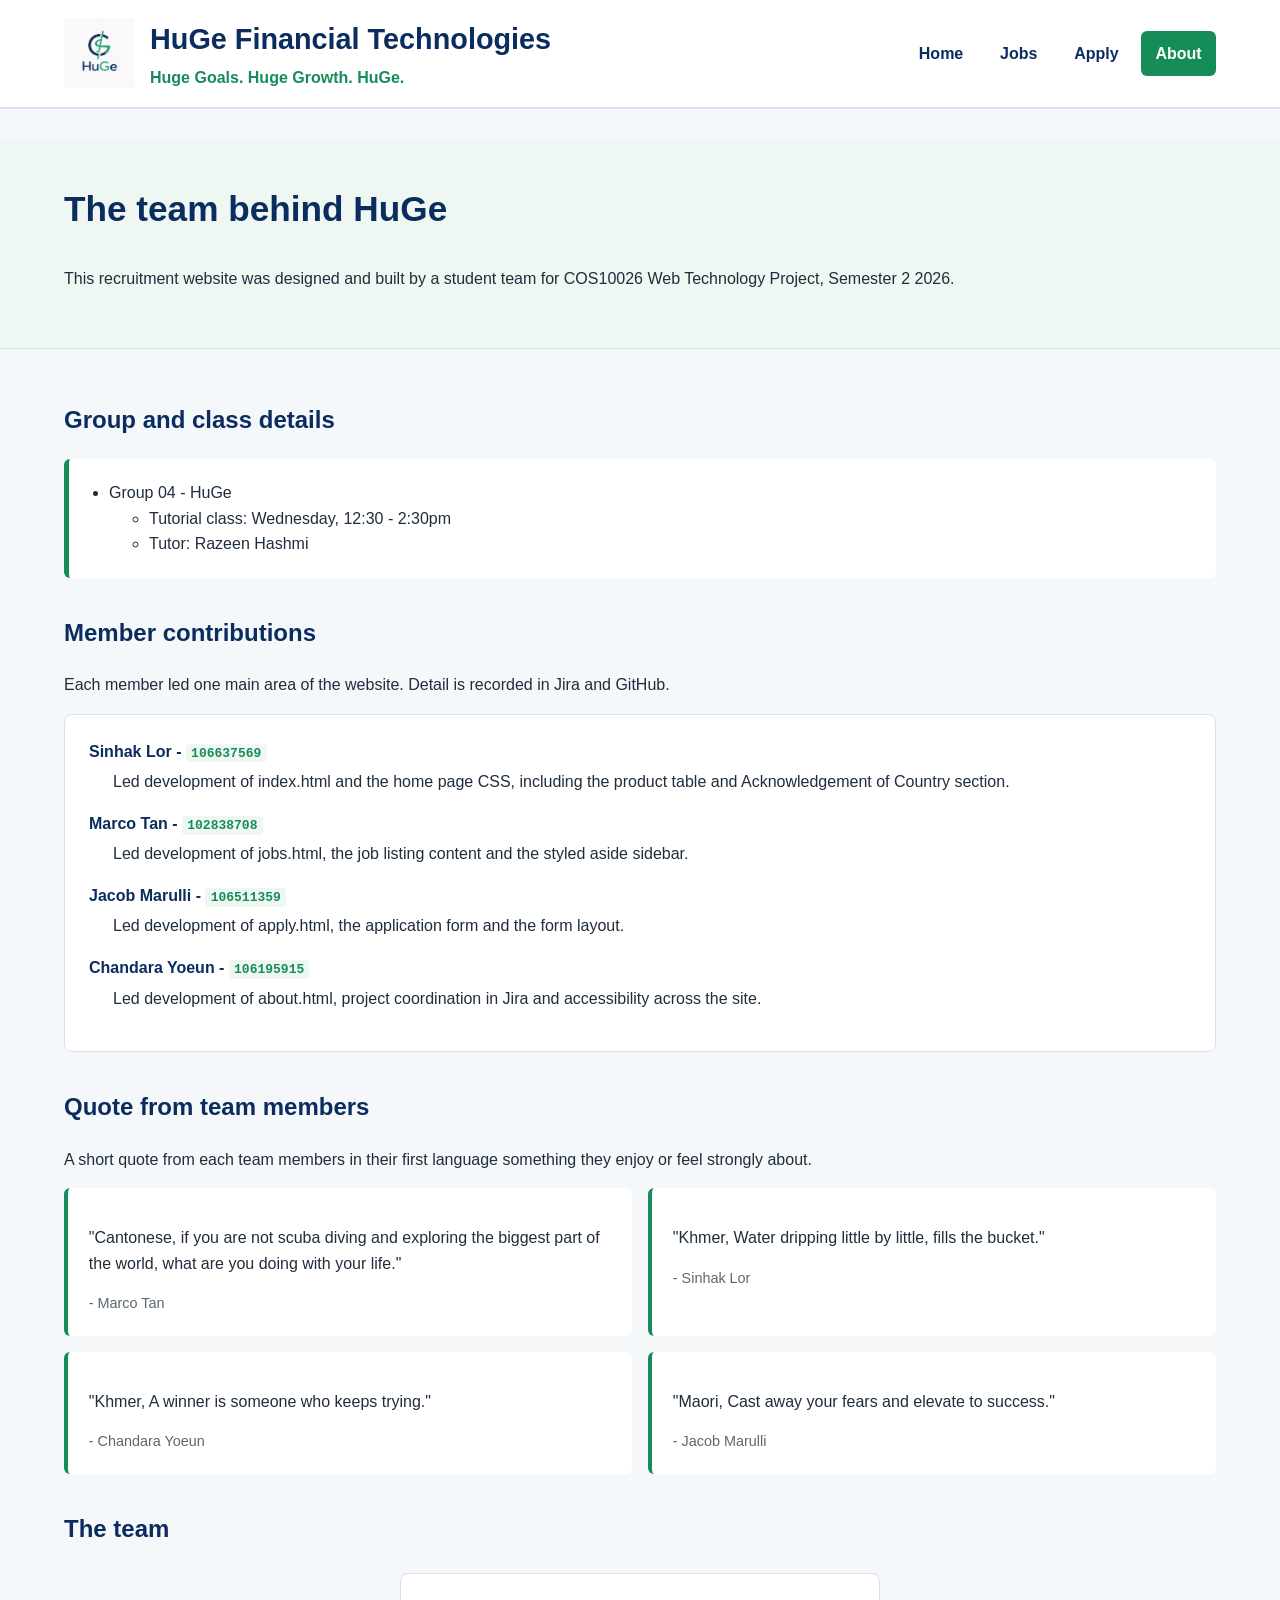
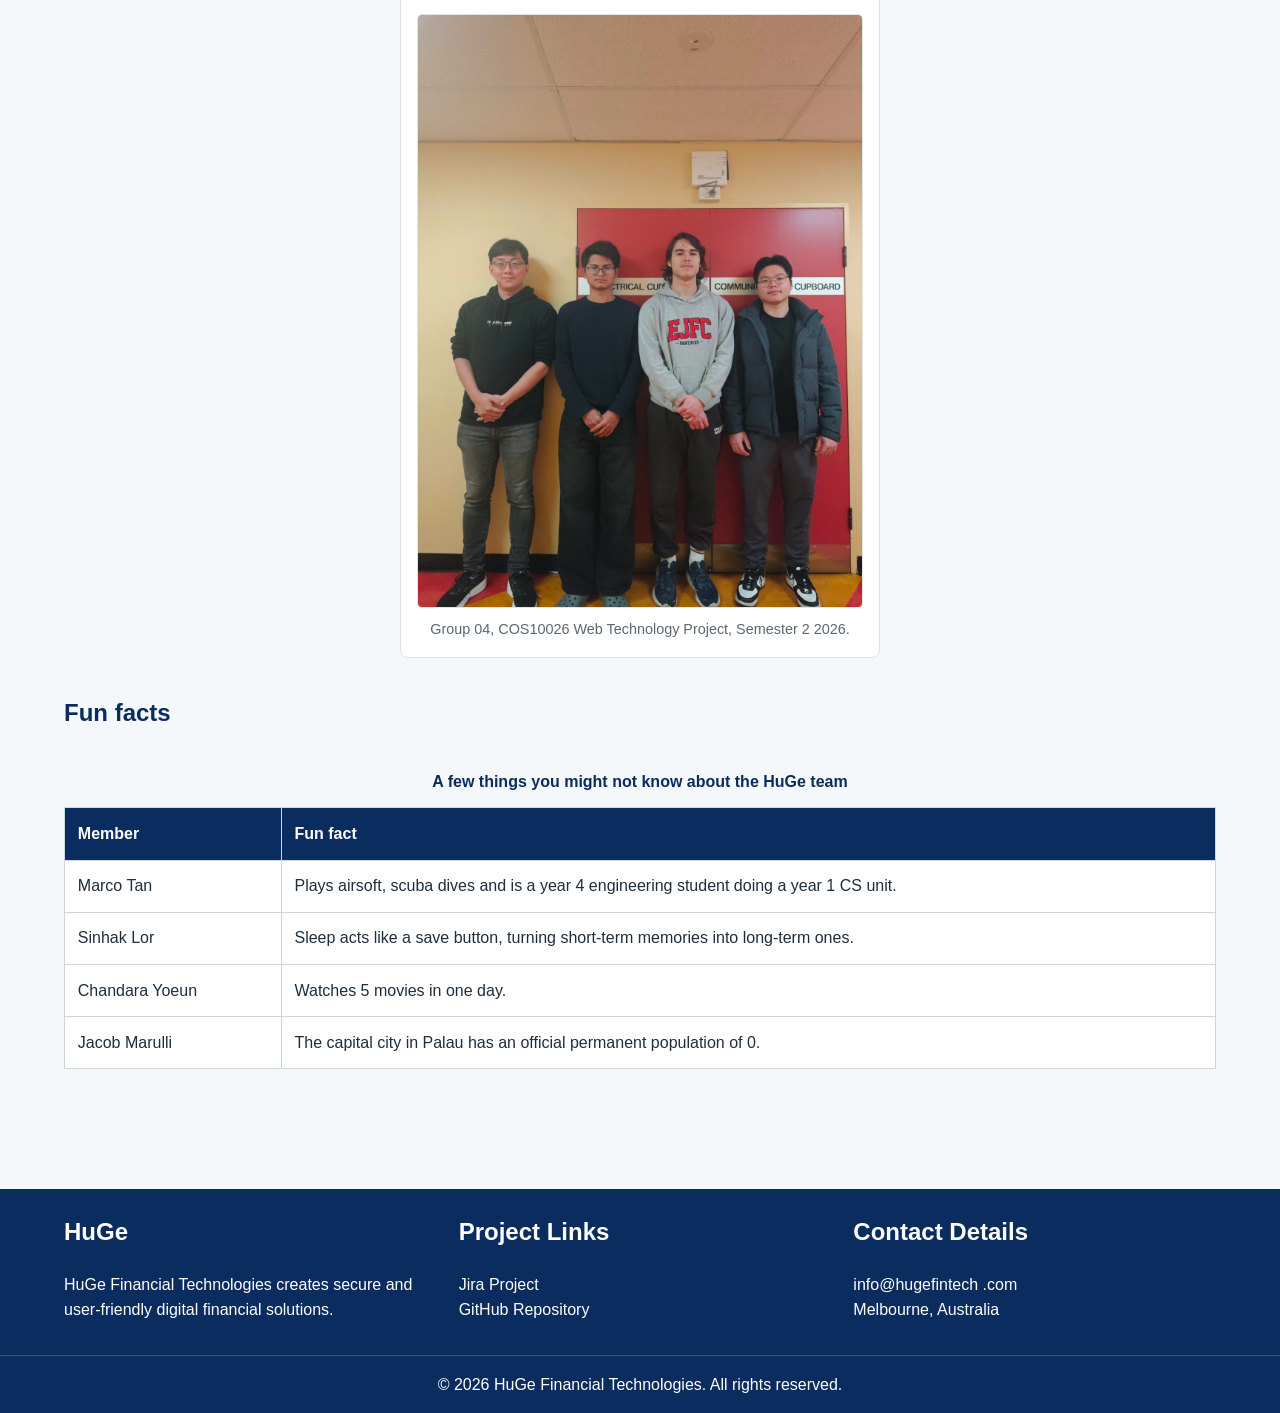
==== about.html @ 91458905 "Brought the files from part 1" ====
<!DOCTYPE html>
<html lang="en">
  <head>
    <meta charset="UTF-8" />
    <meta name="viewport" content="width=device-width, initial-scale=1.0" />
    <title>About the Team | HuGe</title>
    <meta name="description" content="Meet the student team behind the HuGe recruitment website project." />
    <link rel="stylesheet" href="styles/styles.css" />

  </head>
<!-- GenAI acknowledgement: page structure, wireframe and CSS drafted with
  the assistance of Claude (Anthropic). Content, job details and final
  edits reviewed and adapted by the group. -->
<!-- Header -->
<body>
    <header>
        <div class="container header-flex">
          <div class="branding">
              <img src="image/Huge.png"
                    alt="HuGe Financial Technologies logo"
                    class="logo" />
              <div>
                  <h1>HuGe Financial Technologies</h1>
                  <p class="tagline">Huge Goals. Huge Growth. HuGe.</p>
              </div>
          </div>
          <!-- Navigation -->
          <nav aria-label="Main navigation">
              <ul class="nav-menu">
                  <li><a href="index.html">Home</a></li>
                  <li><a href="Job.html">Jobs</a></li>
                  <li><a href="apply.html">Apply</a></li>
                  <li><a href="about.html" aria-current="page">About</a></li>
              </ul>
          </nav>
        </div>
    </header>
<main id="main">

<section class="about-hero">
  <div class="wrap">
    <h1>The team behind HuGe</h1>
    <p>This recruitment website was designed and built by a student team for
      COS10026 Web Technology Project, Semester 2 2026.
    </p>
  </div>
</section>

<div class="wrap section">
<!-- Tutor and lab session -->
<h2>Group and class details</h2>
<ul class="team-nested-list">
  <li>Group 04 - HuGe
    <ul>
      <li>Tutorial class: Wednesday, 12:30 - 2:30pm</li>
      <li>Tutor: Razeen Hashmi</li>
    </ul>
  </li>
</ul>

<h2>Member contributions</h2>
    <p>Each member led one main area of the website. Detail is recorded
      in Jira and GitHub.
    </p>
<!-- Team members work and contribution -->
<dl class="contribution-list">
  <dt>Sinhak Lor - <span class="student-id">106637569</span></dt>
  <dd>Led development of index.html and the home page CSS, including the
    product table and Acknowledgement of Country section.</dd>

  <dt>Marco Tan - <span class="student-id">102838708</span></dt>
    <dd>Led development of jobs.html, the job listing content and the styled
    aside sidebar.
    </dd>

  <dt>Jacob Marulli - <span class="student-id">106511359</span></dt>
    <dd>Led development of apply.html, the application form and the form
    layout.
      </dd>


  <dt>Chandara Yoeun - <span class="student-id">106195915</span></dt>
    <dd>Led development of about.html, project coordination in Jira and
    accessibility across the site.
      </dd>
</dl>
<!-- Quote from each members -->
<h2>Quote from team members</h2>
<p>A short quote from each team members in their first language something they enjoy or feel strongly about.</p>

<div class="quote-list">

  <blockquote class="member-quote">
    <p class="original" lang="en"></p>
    <p>"Cantonese, if you are not scuba diving and exploring the biggest part
      of the world, what are you doing with your life."</p>
    <footer>- Marco Tan</footer>
  </blockquote>

  <blockquote class="member-quote">
    <p class="original" lang="en"></p>
    <p>"Khmer, Water dripping little by little, fills the bucket."</p>
    <footer>- Sinhak Lor</footer>
  </blockquote>

  <blockquote class="member-quote">
    <p class="original" lang="en"></p>
    <p>"Khmer, A winner is someone who keeps trying."</p>
    <footer>- Chandara Yoeun</footer>
  </blockquote>

  <blockquote class="member-quote">
    <p class="original" lang="en"></p>
    <p>"Maori, Cast away your fears and elevate to success."</p>
    <footer>- Jacob Marulli</footer>
  </blockquote>

</div>
<!-- The gang group picture, take using a fire extinguisher as a stand -->
<h2>The team</h2>

<figure class="team-figure" style="max-width: 480px;">
  <img src="image/thegang.jpeg" alt="The HuGe team gathered together in the office" style="margin-top:1.5rem; max-width: 480px; border: 1px solid #dfe6e1;" />
  <figcaption>Group 04, COS10026 Web Technology Project, Semester 2 2026.</figcaption>
</figure>

<h2>Fun facts</h2>

<div class="table-wrap">
  <table class="data-table fun-facts">
    <caption>A few things you might not know about the HuGe team</caption>

    <thead>
      <tr>
        <th scope="col">Member</th>
        <th scope="col">Fun fact</th>
      </tr>
    </thead>
      <!-- Fun fact about the team --> 
    <tbody>
      <tr>
        <td>Marco Tan</td>
        <td>Plays airsoft, scuba dives and is a year 4 engineering student
          doing a year 1 CS unit.</td>
      </tr>

      <tr>
        <td>Sinhak Lor</td>
        <td>Sleep acts like a save button, turning short-term memories into long-term ones.</td>
      </tr>

      <tr>
        <td>Chandara Yoeun</td>
        <td>Watches 5 movies in one day.</td>
      </tr>

      <tr>
        <td>Jacob Marulli</td>
        <td>The capital city in Palau has an official permanent population of 0.</td>
      </tr>
    </tbody>
  </table>
</div>

</div>
</main>

  <!-- Footer -->
  <footer>
      <div class="container footer-grid">
          <!-- Company -->
          <section>
              <h2>HuGe</h2>
              <p>
                  HuGe Financial Technologies creates secure and
                  user-friendly digital financial solutions.
              </p>
          </section>
          <!-- Project Links -->
          <section>
              <h2>Project Links</h2>
              <ul class="footer-links">
                  <li>
                      <a href="https://loolsinhak.atlassian.net/jira/software/projects/HUGE/boards/36?filter=&groupBy=none&atlOrigin=eyJpIjoiY2U0YTI4OTQyZjMxNDU3YTk3YmVjM2NkNTJiMGJhMjkiLCJwIjoiaiJ9" target="_blank" rel="noopener">Jira Project</a>
                  </li>
                  <li>
                      <a href="https://github.com/106637569/HuGe" target="_blank" rel="noopene">GitHub Repository</a>
                  </li>
              </ul>
          </section>
          <!-- Contact Details -->
          <section>
              <h2>Contact Details</h2>
              <ul class="footer-links">
                  <li>
                      <a href="mailto:info@hugefintech.com">info@hugefintech .com</a>
                  </li>
                  <li>
                      Melbourne, Australia
                  </li>
              </ul>
          </section>
      </div>
      <p class="footer-copy">
          &copy; 2026 HuGe Financial Technologies. All rights reserved.
      </p>
  </footer>

</body>
</html>
---- styles/styles.css ----
/* =========================================
   HuGe Financial Technologies
   Shared stylesheet for all pages
   ========================================= */


/* =========================================
   1. General website styles
   ========================================= */

* {
    box-sizing: border-box;
}

body {
    margin: 0;
    font-family: Arial, Helvetica, sans-serif;
    line-height: 1.6;
    background-color: #f5f8fb;
    color: #1f2d3d;
}

img {
    max-width: 100%;
    height: auto;
}

a {
    color: #0b5c3b;
}

a:hover {
    color: #168c59;
}

.container,
.wrap {
    width: 90%;
    max-width: 1200px;
    margin: 0 auto;
}

main {
    padding: 2em 0;
}

h1,
h2,
h3,
h4 {
    color: #0b2c5f;
}

h2 {
    margin-top: 1.5em;
}


/* =========================================
   2. Header
   Used for all pages
   ========================================= */

header {
    background-color: #ffffff;
    border-bottom: 2px solid #d9e2ec;
    padding: 1em 0;
}

.header-flex {
    display: flex;
    justify-content: space-between;
    align-items: center;
    gap: 1em;
    flex-wrap: wrap;
}

.branding {
    display: flex;
    align-items: center;
    gap: 1em;
}

.logo {
    width: 70px;
    height: auto;
}

.branding h1 {
    margin: 0;
    font-size: 1.8em;
    color: #0b2c5f;
}

.tagline {
    margin: 0.2em 0 0;
    color: #168c59;
    font-weight: bold;
}


/* =========================================
   3. Navigation
   ========================================= */

.nav-menu {
    list-style: none;
    margin: 0;
    padding: 0;
    display: flex;
    gap: 0.5em;
}

.nav-menu a {
    display: block;
    text-decoration: none;
    color: #0b2c5f;
    font-weight: bold;
    padding: 0.6em 0.9em;
    border-radius: 6px;
}

.nav-menu a:hover,
.nav-menu a[aria-current="page"] {
    background-color: #168c59;
    color: #ffffff;
}

/* =========================================
   4. Home page
   ========================================= */

.page-intro {
    background-color: #ffffff;
    padding: 2em;
    border-radius: 10px;
    margin-bottom: 2em;
    box-shadow: 0 2px 8px rgba(0, 0, 0, 0.08);
}

.page-intro h2 {
    margin-top: 0;
    font-size: 2em;
}


/* CSS background graphic required for index.html */

.home-section {
    padding: 2em 0;

    background-image:
        radial-gradient(circle at 90% 20%, rgba(22, 140, 89, 0.12) 0 80px, transparent 81px),
        radial-gradient(circle at 5% 90%, rgba(11, 44, 95, 0.08) 0 100px, transparent 101px);

    border-radius: 12px;
}

.value-grid {
    display: grid;
    grid-template-columns: repeat(3, 1fr);
    gap: 1.5em;
}

.value-card {
    background-color: #ffffff;
    padding: 1.5em;
    border: 1px solid #d9e2ec;
    border-radius: 10px;
}

.value-card h3 {
    margin-top: 0;
    color: #168c59;
}

.value-card:hover {
    border-color: #168c59;
    box-shadow: 0 3px 10px rgba(0, 0, 0, 0.1);
}


/* Meet the team link */

.mtt {
    text-decoration: none;
    background-color: #168c59;
    color: #ffffff;
    padding: 0.7em 1.1em;
    border-radius: 6px;
    font-weight: bold;
}

.mtt:hover {
    background-color: #0b5c3b;
    color: #ffffff;
}


/* =========================================
   5. Tables
   Used by index.html and about.html
   ========================================= */

.table-wrap {
    overflow-x: auto;
    margin: 1.5em 0;
}

.data-table {
    width: 100%;
    border-collapse: collapse;
    background-color: #ffffff;
}

.data-table caption {
    font-weight: bold;
    padding: 0.8em;
    color: #0b2c5f;
}

.data-table th,
.data-table td {
    border: 1px solid #ccd6dd;
    padding: 0.8em;
    text-align: left;
}

.data-table thead {
    background-color: #0b2c5f;
    color: #ffffff;
}

.data-table thead th {
    color: #ffffff;
}

.data-table tbody tr:hover {
    background-color: #eef7f1;
}


/* =========================================
   6. Home page call to action
   ========================================= */

.home-cta {
    background-color: #0b2c5f;
    color: #ffffff;
    padding: 2em;
    margin: 2em 0;
    border-radius: 10px;
    text-align: center;
}

.home-cta h2 {
    color: #ffffff;
    margin-top: 0;
}

.home-cta a {
    display: inline-block;
    background-color: #168c59;
    color: #ffffff;
    text-decoration: none;
    padding: 0.8em 1.3em;
    border-radius: 6px;
    font-weight: bold;
}

.home-cta a:hover {
    background-color: #20a56b;
}

.acknowledgement {
    background-color: #eef7f1;
    border-left: 5px solid #168c59;
    padding: 1.5em;
    margin: 2em 0;
    border-radius: 6px;
}

.acknowledgement h2 {
    margin-top: 0;
}


/* =========================================
   Jobs Page
   ========================================= */

.jobs-layout {
    display: flex;
    gap: 2em;
    align-items: flex-start;
}

.jobs-content {
    flex: 3;
}

.jobs-content > h2 {
    color: #0b2c5f;
    margin-top: 0;
}


/* =========================================
   Job Cards
   ========================================= */

.job-card {
    background-color: #ffffff;

    border: 2px solid #168c59;
    border-radius: 10px;

    padding: 1.5em;
    margin-bottom: 1.5em;

    box-shadow: 0 2px 7px rgba(0, 0, 0, 0.07);
}

.job-card:hover {
    box-shadow: 0 5px 13px rgba(0, 0, 0, 0.12);
}


/* Job title and reference number */

.job-heading {
    display: flex;

    justify-content: space-between;
    align-items: center;

    gap: 1em;

    margin-bottom: 1em;
}

.job-heading h3 {
    color: #0b2c5f;

    font-size: 1.5em;

    margin: 0;
}


/* Blue reference number bubble */

.job-ref {
    background-color: #0b2c5f;
    color: #ffffff;

    padding: 0.35em 0.9em;

    border-radius: 20px;

    font-weight: bold;
    font-size: 0.9em;

    white-space: nowrap;
}


.job-card h4 {
    color: #168c59;

    margin-top: 1.5em;
    margin-bottom: 0.5em;
}


.job-card p {
    margin-bottom: 1em;
}


.job-card ul {
    padding-left: 1.5em;
}


.job-card li {
    margin-bottom: 0.4em;
}


/* =========================================
   Apply Button
   ========================================= */

.apply-button {
    display: inline-block;

    background-color: #168c59;
    color: #ffffff;

    text-decoration: none;
    font-weight: bold;

    padding: 0.7em 1.2em;

    margin-top: 1em;

    border-radius: 6px;
}


.apply-button:hover {
    background-color: #0b5c3b;
    color: #ffffff;
}


/* =========================================
   Jobs Aside
   ========================================= */

.jobs-aside {
    width: 30%;

    flex-shrink: 0;

    background-color: #eef7f1;

    border: 2px solid #168c59;
    border-radius: 10px;

    padding: 1.5em;

    margin-top: 3.5em;
}


.jobs-aside h2 {
    color: #0b2c5f;
    margin-top: 0;
}


.jobs-aside h3 {
    color: #0b2c5f;
    margin-top: 1.5em;
}


.jobs-aside ul,
.jobs-aside ol {
    padding-left: 1.5em;
}


.jobs-aside li {
    margin-bottom: 0.5em;
}


/* Inclusive employment box */

.inclusive-note {
    margin-top: 1.5em;

    background-color: #ffffff;

    padding: 1em;

    border-left: 5px solid #168c59;
    border-radius: 6px;
}


.inclusive-note h3 {
    margin-top: 0;
}


/* =========================================
   Jobs Responsive Design
   ========================================= */

@media screen and (max-width: 900px) {

    .jobs-layout {
        flex-direction: column;
    }

    .jobs-content {
        width: 100%;
    }

    .jobs-aside {
        width: 100%;
        margin-top: 0;
    }

}


@media screen and (max-width: 600px) {

    .job-card {
        padding: 1em;
    }

    .job-heading {
        align-items: flex-start;
    }

    .job-heading h3 {
        font-size: 1.3em;
    }

    .job-ref {
        font-size: 0.8em;
    }

    .apply-button {
        width: 100%;
        text-align: center;
    }

}

/* =========================================
   9. Application page
   ========================================= */

.form-container {
    width: 90%;
    max-width: 900px;
    margin: 2em auto;
    background-color: #ffffff;
    padding: 2em;
    border-radius: 10px;
    box-shadow: 0 2px 10px rgba(0, 0, 0, 0.1);
}

.form-container h1 {
    color: #0b2c5f;
    text-align: center;
    margin-top: 0;
}


/* Form uses Flexbox */

.form-row {
    display: flex;
    gap: 1.5em;
}

.form-row .form-group {
    flex: 1;
}

.form-group {
    margin-bottom: 1.3em;
}

.form-group label,
.form-group legend {
    font-weight: bold;
    color: #0b2c5f;
}

input,
select,
textarea {
    width: 100%;
    padding: 0.75em;

    margin-top: 0.3em;

    border: 1px solid #aab8c2;
    border-radius: 5px;

    font-family: inherit;
    font-size: 1em;

    background-color: #ffffff;
}

input:focus,
select:focus,
textarea:focus {
    outline: 3px solid rgba(22, 140, 89, 0.2);
    border-color: #168c59;
}

textarea {
    resize: vertical;
}


/* Required symbol */

.required {
    color: #b00020;
}


/* Small help text */

.hint {
    display: block;
    color: #5c6770;
    margin-top: 0.25em;
}


/* Gender and skills fieldsets */

fieldset {
    border: 1px solid #ccd6dd;
    border-radius: 6px;
    padding: 1em;
}

.gender-group,
.skills-group {
    margin-bottom: 1.3em;
}


/* Radio buttons */

.radio-group {
    display: flex;
    flex-wrap: wrap;
    gap: 1em;
}

.radio-option {
    display: flex;
    align-items: center;
    gap: 0.4em;
}

.radio-option input {
    width: auto;
    margin: 0;
}


/* Skill list uses CSS Grid */

.checkbox-grid {
    display: grid;
    grid-template-columns: repeat(4, 1fr);
    gap: 0.8em;
}

.checkbox-option {
    display: flex;
    align-items: center;
    gap: 0.4em;
}

.checkbox-option input {
    width: auto;
    margin: 0;
}


/* Submit and reset buttons */

.submit-group {
    display: flex;
    gap: 1em;
    justify-content: center;
    margin-top: 2em;
}

.submit-btn,
.reset-btn {
    border: none;
    border-radius: 6px;

    padding: 0.8em 1.4em;

    font-size: 1em;
    font-weight: bold;

    cursor: pointer;
}

.submit-btn {
    background-color: #168c59;
    color: #ffffff;
}

.submit-btn:hover {
    background-color: #0b5c3b;
}

.reset-btn {
    background-color: #e3e8ec;
    color: #1f2d3d;
}

.reset-btn:hover {
    background-color: #ccd6dd;
}


/* =========================================
   10. About page
   ========================================= */

.about-hero {
    background-color: #eef7f1;
    padding: 2.5em 0;
    border-bottom: 1px solid #cfe5d6;
}

.about-hero h1 {
    margin-top: 0;
    font-size: 2.2em;
}

.section {
    padding-top: 1em;
    padding-bottom: 2em;
}


/* Group nested list */

.team-nested-list {
    background-color: #ffffff;
    border-left: 5px solid #168c59;
    padding: 1.3em 1.3em 1.3em 2.5em;
    border-radius: 6px;
}


/* Member contributions */

.contribution-list {
    background-color: #ffffff;
    border: 1px solid #d9e2ec;
    border-radius: 8px;
    padding: 1.5em;
}

.contribution-list dt {
    font-weight: bold;
    color: #0b2c5f;
    margin-top: 1em;
}

.contribution-list dt:first-child {
    margin-top: 0;
}

.contribution-list dd {
    margin: 0.3em 0 1em 1.5em;
}


/* Student IDs */

.student-id {
    color: #168c59;
    font-family: monospace;
    background-color: #eef7f1;
    padding: 0.15em 0.4em;
    border-radius: 4px;
}


/* Member quotes */

.quote-list {
    display: grid;
    grid-template-columns: repeat(2, 1fr);
    gap: 1em;
}

.member-quote {
    margin: 0;
    padding: 1.3em;

    background-color: #ffffff;

    border-left: 4px solid #168c59;
    border-radius: 6px;
}

.member-quote .original {
    color: #0b5c3b;
    font-weight: bold;
}

.member-quote footer {
    margin-top: 0.8em;
    font-size: 0.9em;
    color: #5c6770;
}


/* Group figure */

.team-figure {
    margin: 1.5em auto;
    background-color: #ffffff;
    padding: 1em;
    border: 1px solid #d9e2ec;
    border-radius: 8px;
}

.team-figure img {
    display: block;
    width: 100%;
    border-radius: 5px;
}

.team-figure figcaption {
    text-align: center;
    padding-top: 0.7em;
    font-size: 0.9em;
    color: #5c6770;
}


/* About page table */

.fun-facts tbody tr:hover {
    background-color: #dff3e7;
}

.fun-fact-figure {
    font-weight: bold;
    color: #168c59;
}


/* =========================================
   11. Footer
   index.html and jobs.html
   ========================================= */

body > footer:not(.site-footer) {
    background-color: #0b2c5f;
    color: #ffffff;
    margin-top: 2em;
    padding-top: 1.5em;
}

.footer-grid {
    display: flex;
    justify-content: space-between;
    gap: 2em;
    flex-wrap: wrap;
}

.footer-grid section {
    flex: 1;
    min-width: 220px;
}

.footer-grid h2 {
    color: #ffffff;
    margin-top: 0;
}

.footer-links {
    list-style: none;
    padding: 0;
}

.footer-links a {
    color: #ffffff;
    text-decoration: none;
}

.footer-links a:hover {
    text-decoration: underline;
}

.footer-copy {
    text-align: center;
    padding: 1em;
    margin: 1em 0 0;
    border-top: 1px solid rgba(255, 255, 255, 0.2);
}


/* =========================================
   12. About page footer
   ========================================= */

.site-footer {
    background-color: #0b2c5f;
    color: #ffffff;
    padding: 2em 0 0;
}

.site-footer .wrap {
    display: grid;
    grid-template-columns: repeat(3, 1fr);
    gap: 2em;
}

.site-footer h4 {
    color: #ffffff;
    margin-top: 0;
}

.site-footer ul {
    list-style: none;
    padding: 0;
}

.site-footer a {
    color: #ffffff;
}

.footer-bottom {
    text-align: center;
    padding: 1em;
    margin: 1.5em 0 0;
    border-top: 1px solid rgba(255, 255, 255, 0.2);
}


/* =========================================
   13. Responsive design
   Tablets
   ========================================= */

@media screen and (max-width: 900px) {

    .jobs-layout {
        flex-direction: column;
    }

    .jobs-aside {
        width: 100%;
        margin-top: 0;
    }

    .value-grid {
        grid-template-columns: 1fr;
    }

    .checkbox-grid {
        grid-template-columns: repeat(2, 1fr);
    }

    .quote-list {
        grid-template-columns: 1fr;
    }

    .site-footer .wrap {
        grid-template-columns: 1fr;
    }
}


/* =========================================
   14. Responsive design
   Mobile phones
   ========================================= */

@media screen and (max-width: 600px) {

    .container,
    .wrap {
        width: 94%;
    }

    main {
        padding: 1em 0;
    }

    .header-flex,
    .site-header .wrap {
        flex-direction: column;
        align-items: flex-start;
    }

    .branding h1 {
        font-size: 1.3em;
    }

    .logo {
        width: 55px;
    }

    .nav-menu,
    .main-nav ul {
        flex-direction: column;
        width: 100%;
    }

    .nav-menu li,
    .main-nav li {
        width: 100%;
    }

    .nav-menu a,
    .main-nav a {
        width: 100%;
    }

    .page-intro {
        padding: 1.2em;
    }

    .job-card {
        padding: 1.1em;
    }

    .form-container {
        width: 94%;
        padding: 1.2em;
    }

    .form-row {
        flex-direction: column;
        gap: 0;
    }

    .checkbox-grid {
        grid-template-columns: 1fr;
    }

    .radio-group {
        flex-direction: column;
    }

    .submit-group {
        flex-direction: column;
    }

    .submit-btn,
    .reset-btn {
        width: 100%;
    }

    .footer-grid {
        flex-direction: column;
    }
}
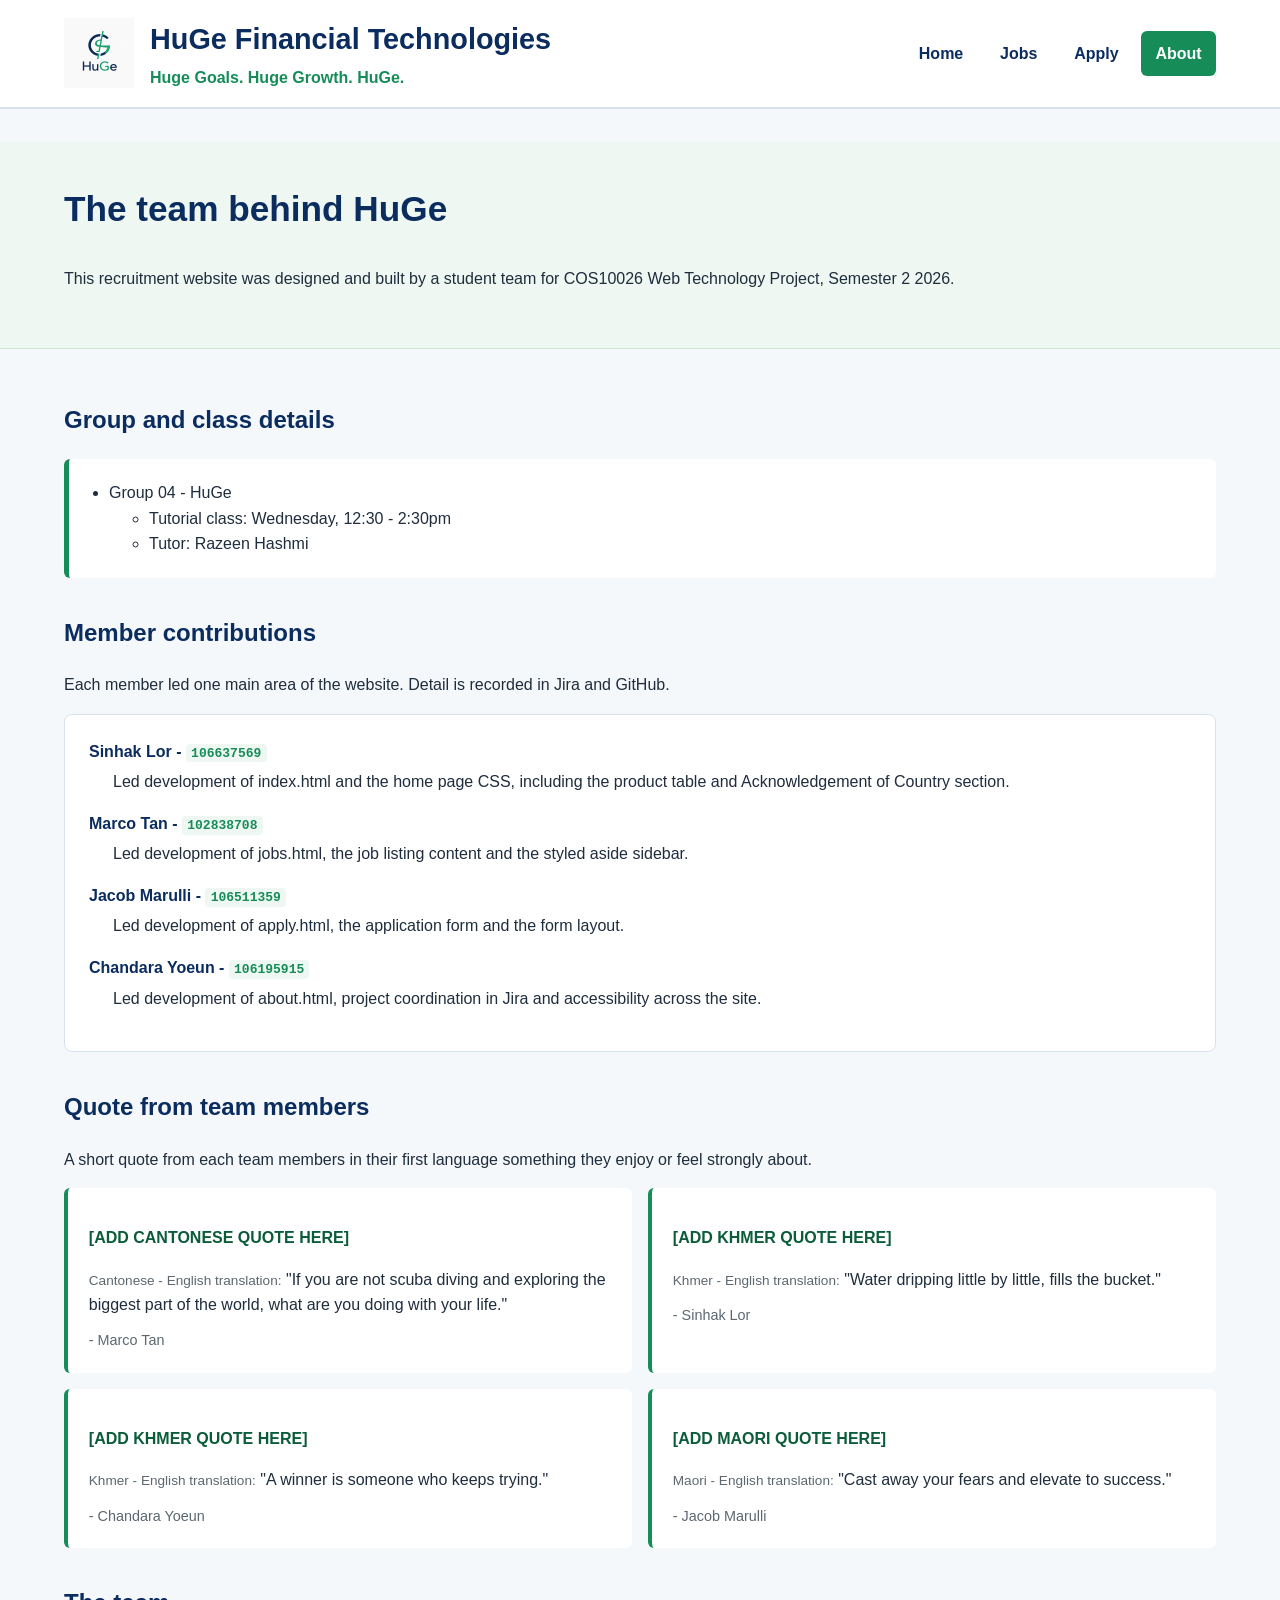
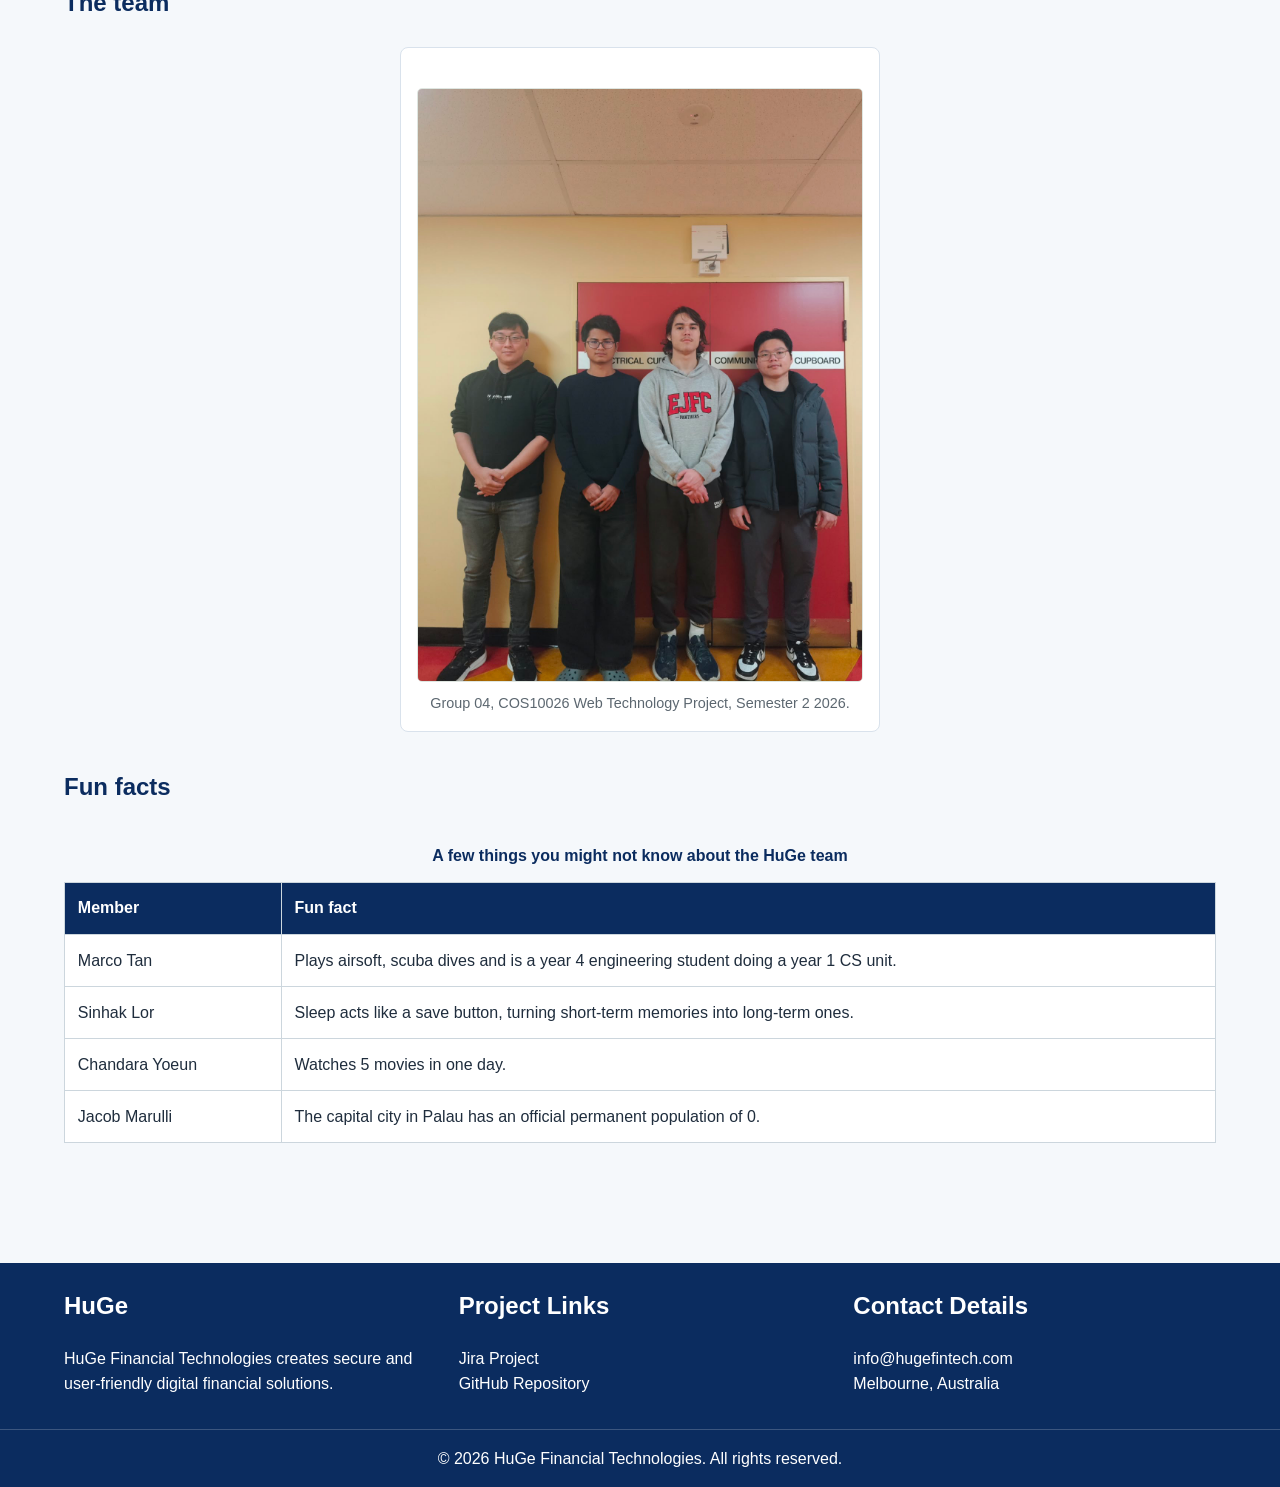
==== commit ed55db60: "Refactor job listings and navigation structure; remove Job.html, create jobs.html, and update links " ====
--- a/about.html
+++ b/about.html
@@ -20,15 +20,21 @@
                     alt="HuGe Financial Technologies logo"
                     class="logo" />
               <div>
-                  <h1>HuGe Financial Technologies</h1>
+                  <p class="site-title">HuGe<span class="brand-extra"> Financial Technologies</span></p>
                   <p class="tagline">Huge Goals. Huge Growth. HuGe.</p>
               </div>
           </div>
           <!-- Navigation -->
           <nav aria-label="Main navigation">
+              <!-- CSS-only burger menu (no JavaScript): checkbox toggles the menu on small screens -->
+              <input type="checkbox" id="nav-toggle" class="nav-toggle">
+              <label for="nav-toggle" class="nav-toggle-label">
+                  <span class="visually-hidden">Menu</span>
+                  <span class="burger-bars" aria-hidden="true"></span>
+              </label>
               <ul class="nav-menu">
                   <li><a href="index.html">Home</a></li>
-                  <li><a href="Job.html">Jobs</a></li>
+                  <li><a href="jobs.html">Jobs</a></li>
                   <li><a href="apply.html">Apply</a></li>
                   <li><a href="about.html" aria-current="page">About</a></li>
               </ul>
@@ -91,27 +97,26 @@
 <div class="quote-list">
 
   <blockquote class="member-quote">
-    <p class="original" lang="en"></p>
-    <p>"Cantonese, if you are not scuba diving and exploring the biggest part
-      of the world, what are you doing with your life."</p>
+    <p class="original" lang="yue">[ADD CANTONESE QUOTE HERE]</p>
+    <p class="translation"><span class="lang-label">Cantonese - English translation:</span> "If you are not scuba diving and exploring the biggest part of the world, what are you doing with your life."</p>
     <footer>- Marco Tan</footer>
   </blockquote>
 
   <blockquote class="member-quote">
-    <p class="original" lang="en"></p>
-    <p>"Khmer, Water dripping little by little, fills the bucket."</p>
+    <p class="original" lang="km">[ADD KHMER QUOTE HERE]</p>
+    <p class="translation"><span class="lang-label">Khmer - English translation:</span> "Water dripping little by little, fills the bucket."</p>
     <footer>- Sinhak Lor</footer>
   </blockquote>
 
   <blockquote class="member-quote">
-    <p class="original" lang="en"></p>
-    <p>"Khmer, A winner is someone who keeps trying."</p>
+    <p class="original" lang="km">[ADD KHMER QUOTE HERE]</p>
+    <p class="translation"><span class="lang-label">Khmer - English translation:</span> "A winner is someone who keeps trying."</p>
     <footer>- Chandara Yoeun</footer>
   </blockquote>
 
   <blockquote class="member-quote">
-    <p class="original" lang="en"></p>
-    <p>"Maori, Cast away your fears and elevate to success."</p>
+    <p class="original" lang="mi">[ADD MAORI QUOTE HERE]</p>
+    <p class="translation"><span class="lang-label">Maori - English translation:</span> "Cast away your fears and elevate to success."</p>
     <footer>- Jacob Marulli</footer>
   </blockquote>
 
@@ -181,10 +186,10 @@
               <h2>Project Links</h2>
               <ul class="footer-links">
                   <li>
-                      <a href="https://loolsinhak.atlassian.net/jira/software/projects/HUGE/boards/36?filter=&groupBy=none&atlOrigin=eyJpIjoiY2U0YTI4OTQyZjMxNDU3YTk3YmVjM2NkNTJiMGJhMjkiLCJwIjoiaiJ9" target="_blank" rel="noopener">Jira Project</a>
-                  </li>
-                  <li>
-                      <a href="https://github.com/106637569/HuGe" target="_blank" rel="noopene">GitHub Repository</a>
+                      <a href="https://loolsinhak.atlassian.net/jira/software/projects/HUGE/boards/36?filter=&groupBy=none&atlOrigin=eyJpIjoiY2U0YTI4OTQyZjMxNDU3YTk3YmVjM2NkNTJiMGJhMjkiLCJwIjoiaiJ9" target="_blank" rel="noopener noreferrer">Jira Project</a>
+                  </li>
+                  <li>
+                      <a href="https://github.com/106637569/HuGe" target="_blank" rel="noopener noreferrer">GitHub Repository</a>
                   </li>
               </ul>
           </section>
@@ -193,7 +198,7 @@
               <h2>Contact Details</h2>
               <ul class="footer-links">
                   <li>
-                      <a href="mailto:info@hugefintech.com">info@hugefintech .com</a>
+                      <a href="mailto:info@hugefintech.com">info@hugefintech.com</a>
                   </li>
                   <li>
                       Melbourne, Australia
--- a/styles/styles.css
+++ b/styles/styles.css
@@ -72,13 +72,14 @@
     justify-content: space-between;
     align-items: center;
     gap: 1em;
-    flex-wrap: wrap;
+    flex-wrap: nowrap;
 }
 
 .branding {
     display: flex;
     align-items: center;
     gap: 1em;
+    min-width: 0;
 }
 
 .logo {
@@ -86,9 +87,11 @@
     height: auto;
 }
 
-.branding h1 {
+.site-title {
     margin: 0;
     font-size: 1.8em;
+    font-weight: bold;
+    white-space: nowrap;
     color: #0b2c5f;
 }
 
@@ -108,6 +111,7 @@
     margin: 0;
     padding: 0;
     display: flex;
+    flex-wrap: nowrap;
     gap: 0.5em;
 }
 
@@ -138,6 +142,7 @@
     box-shadow: 0 2px 8px rgba(0, 0, 0, 0.08);
 }
 
+.page-intro h1,
 .page-intro h2 {
     margin-top: 0;
     font-size: 2em;
@@ -476,53 +481,6 @@
     margin-top: 0;
 }
 
-
-/* =========================================
-   Jobs Responsive Design
-   ========================================= */
-
-@media screen and (max-width: 900px) {
-
-    .jobs-layout {
-        flex-direction: column;
-    }
-
-    .jobs-content {
-        width: 100%;
-    }
-
-    .jobs-aside {
-        width: 100%;
-        margin-top: 0;
-    }
-
-}
-
-
-@media screen and (max-width: 600px) {
-
-    .job-card {
-        padding: 1em;
-    }
-
-    .job-heading {
-        align-items: flex-start;
-    }
-
-    .job-heading h3 {
-        font-size: 1.3em;
-    }
-
-    .job-ref {
-        font-size: 0.8em;
-    }
-
-    .apply-button {
-        width: 100%;
-        text-align: center;
-    }
-
-}
 
 /* =========================================
    9. Application page
@@ -795,6 +753,15 @@
     font-weight: bold;
 }
 
+.member-quote .translation {
+    margin: 0.6em 0 0;
+}
+
+.member-quote .lang-label {
+    font-size: 0.85em;
+    color: #5c6770;
+}
+
 .member-quote footer {
     margin-top: 0.8em;
     font-size: 0.9em;
@@ -934,6 +901,10 @@
 
 @media screen and (max-width: 900px) {
 
+    .jobs-content {
+        width: 100%;
+    }
+
     .jobs-layout {
         flex-direction: column;
     }
@@ -983,7 +954,7 @@
         align-items: flex-start;
     }
 
-    .branding h1 {
+    .site-title {
         font-size: 1.3em;
     }
 
@@ -1015,6 +986,23 @@
         padding: 1.1em;
     }
 
+    .job-heading {
+        align-items: flex-start;
+    }
+
+    .job-heading h3 {
+        font-size: 1.3em;
+    }
+
+    .job-ref {
+        font-size: 0.8em;
+    }
+
+    .apply-button {
+        width: 100%;
+        text-align: center;
+    }
+
     .form-container {
         width: 94%;
         padding: 1.2em;
@@ -1045,4 +1033,184 @@
     .footer-grid {
         flex-direction: column;
     }
-}+}
+
+/* =========================================
+   Accessibility: visible keyboard focus for all links and buttons
+   ========================================= */
+
+a:focus-visible,
+button:focus-visible,
+input:focus-visible,
+select:focus-visible,
+textarea:focus-visible {
+    outline: 3px solid #0b2c5f;
+    outline-offset: 2px;
+}
+
+
+/* =========================================
+   Burger menu (CSS only, no JavaScript)
+   Hidden on desktop and tablet; shown at 600px and below
+   ========================================= */
+
+.nav-toggle,
+.nav-toggle-label {
+    display: none;
+}
+
+.visually-hidden {
+    position: absolute;
+    width: 1px;
+    height: 1px;
+    overflow: hidden;
+    clip: rect(0 0 0 0);
+    white-space: nowrap;
+}
+
+@media screen and (max-width: 600px) {
+
+    .header-flex {
+        position: relative;
+    }
+
+    .branding {
+        padding-right: 3.5em;
+    }
+
+    nav[aria-label="Main navigation"] {
+        width: 100%;
+    }
+
+    /* the checkbox stays in the page (so keyboards can reach it) but is invisible */
+    .nav-toggle {
+        display: block;
+        position: absolute;
+        top: 0.4em;
+        right: 0;
+        width: 3em;
+        height: 3em;
+        margin: 0;
+        opacity: 0;
+        cursor: pointer;
+        z-index: 2;
+    }
+
+    .nav-toggle-label {
+        display: flex;
+        align-items: center;
+        justify-content: center;
+        position: absolute;
+        top: 0.4em;
+        right: 0;
+        width: 3em;
+        height: 3em;
+        border: 2px solid #0b2c5f;
+        border-radius: 6px;
+        background-color: #ffffff;
+    }
+
+    /* three bars drawn with one element plus its two pseudo-elements */
+    .burger-bars,
+    .burger-bars::before,
+    .burger-bars::after {
+        display: block;
+        width: 1.5em;
+        height: 3px;
+        background-color: #0b2c5f;
+        border-radius: 2px;
+        transition: transform 0.2s ease, background-color 0.2s ease;
+    }
+
+    .burger-bars {
+        position: relative;
+    }
+
+    .burger-bars::before,
+    .burger-bars::after {
+        content: "";
+        position: absolute;
+        left: 0;
+    }
+
+    .burger-bars::before {
+        top: -0.5em;
+    }
+
+    .burger-bars::after {
+        top: 0.5em;
+    }
+
+    /* open state: bars turn into an X */
+    .nav-toggle:checked + .nav-toggle-label .burger-bars {
+        background-color: transparent;
+    }
+
+    .nav-toggle:checked + .nav-toggle-label .burger-bars::before {
+        top: 0;
+        transform: rotate(45deg);
+    }
+
+    .nav-toggle:checked + .nav-toggle-label .burger-bars::after {
+        top: 0;
+        transform: rotate(-45deg);
+    }
+
+    .nav-toggle:focus-visible + .nav-toggle-label {
+        outline: 3px solid #0b2c5f;
+        outline-offset: 2px;
+    }
+
+    /* menu is hidden until the checkbox is ticked */
+    .nav-menu {
+        display: none;
+        flex-direction: column;
+        width: 100%;
+        margin-top: 0.5em;
+    }
+
+    .nav-toggle:checked ~ .nav-menu {
+        display: flex;
+    }
+}
+
+
+/* =========================================
+   Responsive branding
+   Tablet and smaller: hide the tagline and "Financial Technologies",
+   leaving only the logo and "HuGe" so the nav stays on one row
+   ========================================= */
+
+@media screen and (max-width: 950px) {
+
+    .brand-extra,
+    .tagline {
+        display: none;
+    }
+}
+
+@media screen and (min-width: 601px) and (max-width: 950px) {
+
+    .site-title {
+        font-size: 1.6em;
+    }
+}
+
+
+/* =========================================
+   Phones: plenty of room beside the burger button, so show the full
+   company name again (tagline stays hidden) and let the title wrap
+   ========================================= */
+
+@media screen and (max-width: 600px) {
+
+    .brand-extra {
+        display: inline;
+    }
+
+    .site-title {
+        white-space: normal;
+        font-size: 1.15em;
+        line-height: 1.25;
+    }
+}
